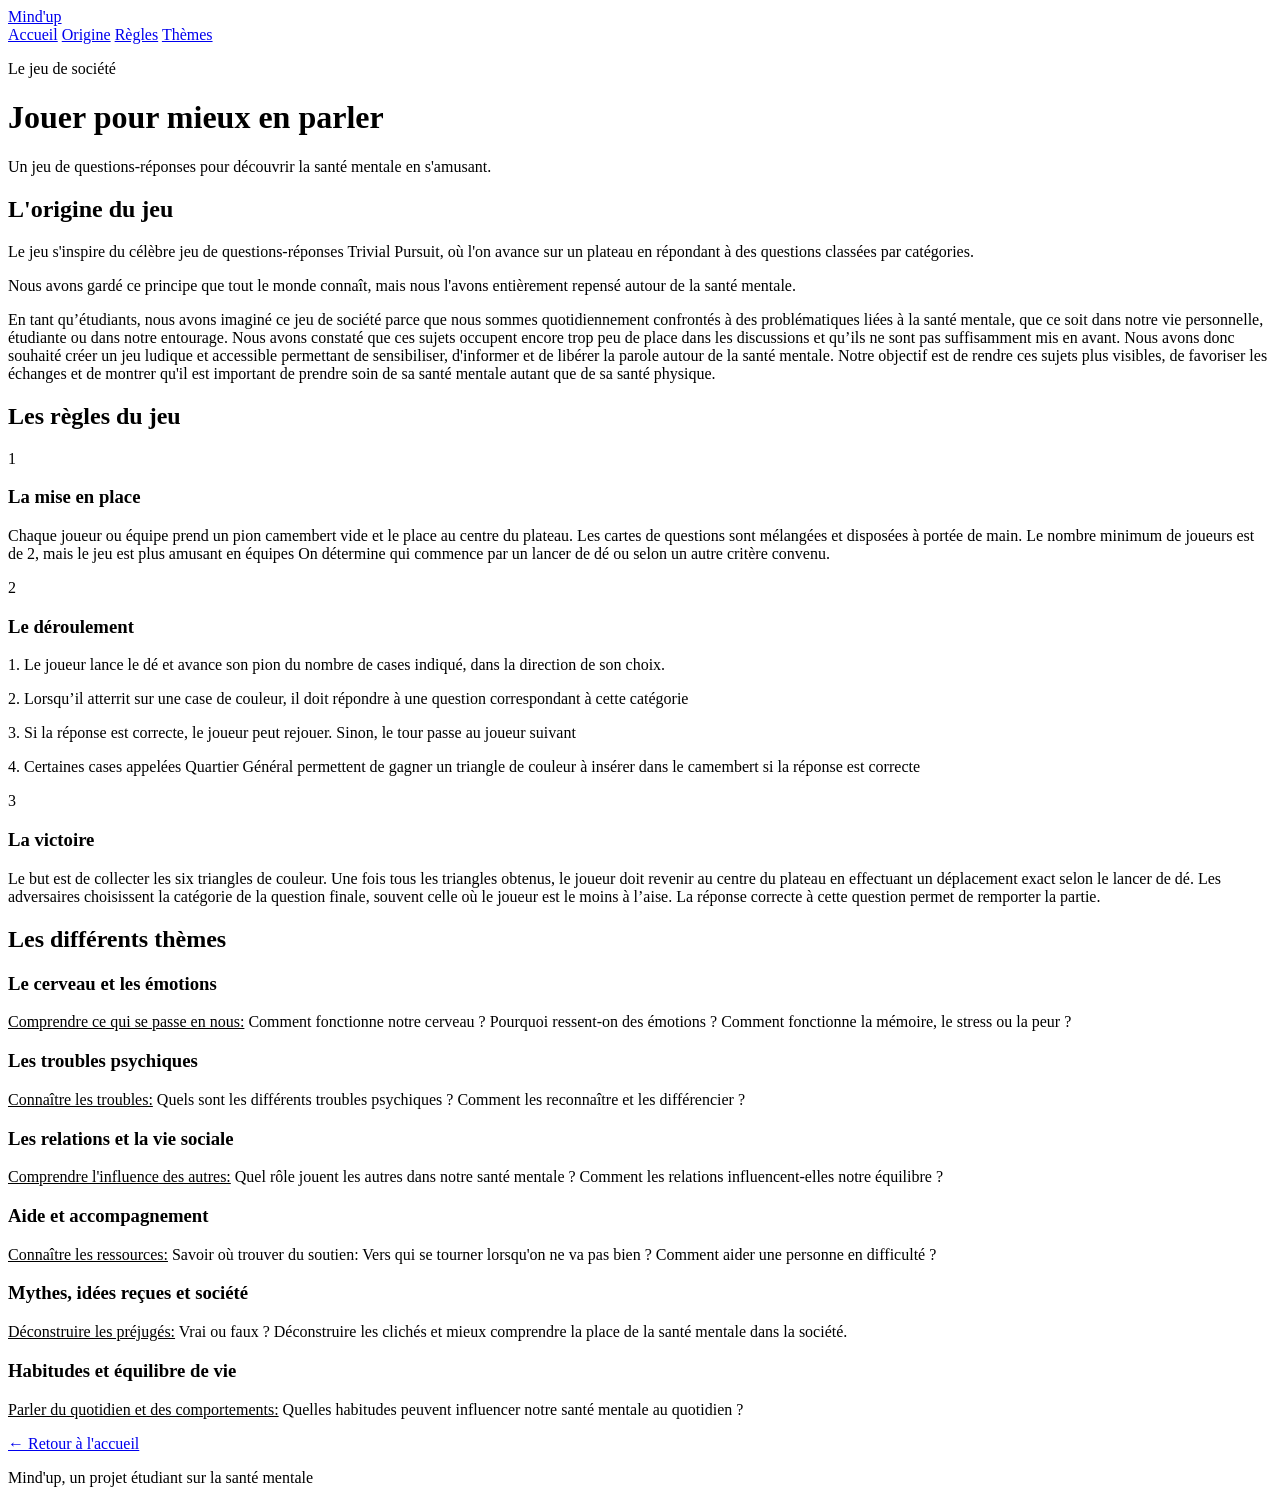
==== jeu.html @ 5553e407 "Add files via upload" ====
<!DOCTYPE html>
<html lang="fr">
<head>
  <meta charset="UTF-8">
  <meta name="viewport" content="width=device-width, initial-scale=1.0">
  <title>Le jeu de société - Mind'up</title>
  <link rel="stylesheet" href="style.css">
</head>
<body class="topo"></body>

  <!-- Menu -->
  <nav class="menu">
    <a href="index.html" class="logo">Mind'up</a>
    <div class="liens">
      <a href="index.html">Accueil</a>
      <a href="#origine">Origine</a>
      <a href="#regles">Règles</a>
      <a href="#themes">Thèmes</a>
    </div>
  </nav>

  <!-- Bandeau -->
  <header class="accueil">
    <p class="surtitre">Le jeu de société</p>
    <h1>Jouer pour mieux en parler</h1>
    <p class="accroche">Un jeu de questions-réponses pour découvrir la santé mentale en s'amusant.</p>
  </header>

  <!-- Origine -->
  <section id="origine" class="section texte">
    <h2>L'origine du jeu</h2>
    <p>Le jeu s'inspire du célèbre jeu de questions-réponses Trivial Pursuit, où l'on avance sur un plateau en répondant à des questions classées par catégories.</p>
    <p>Nous avons gardé ce principe que tout le monde connaît, mais nous l'avons entièrement repensé autour de la santé mentale.</p>
    <p>En tant qu’étudiants, nous avons imaginé ce jeu de société parce que nous sommes quotidiennement confrontés à des problématiques liées à la santé mentale, que ce soit dans notre vie personnelle, étudiante ou dans notre entourage. Nous avons constaté que ces sujets occupent encore trop peu de place dans les discussions et qu’ils ne sont pas suffisamment mis en avant. Nous avons donc souhaité créer un jeu ludique et accessible permettant de sensibiliser, d'informer et de libérer la parole autour de la santé mentale. Notre objectif est de rendre ces sujets plus visibles, de favoriser les échanges et de montrer qu'il est important de prendre soin de sa santé mentale autant que de sa santé physique.</p>
  </section>

  <!-- Règles -->
  <section id="regles" class="section">
    <h2>Les règles du jeu</h2>
    <div class="etapes">

      <div class="etape">
        <span class="numero">1</span>
        <h3>La mise en place</h3>
        <p>Chaque joueur ou équipe prend un pion camembert vide et le place au centre du plateau. Les cartes de questions sont mélangées et disposées à portée de main. Le nombre minimum de joueurs est de 2, mais le jeu est plus amusant en équipes On détermine qui commence par un lancer de dé ou selon un autre critère convenu. </p>
      </div>

      <div class="etape">
        <span class="numero">2</span>
        <h3>Le déroulement</h3>
        <p>1. Le joueur lance le dé et avance son pion du nombre de cases indiqué, dans la direction de son choix.</p>
<p>2. Lorsqu’il atterrit sur une case de couleur, il doit répondre à une question correspondant à cette catégorie </p>
<p>3. Si la réponse est correcte, le joueur peut rejouer. Sinon, le tour passe au joueur suivant </p>
<p>4. Certaines cases appelées Quartier Général permettent de gagner un triangle de couleur à insérer dans le camembert si la réponse est correcte
</p>
      </div>

      <div class="etape">
        <span class="numero">3</span>
        <h3>La victoire</h3>
        <p>Le but est de collecter les six triangles de couleur. Une fois tous les triangles obtenus, le joueur doit revenir au centre du plateau en effectuant un déplacement exact selon le lancer de dé. Les adversaires choisissent la catégorie de la question finale, souvent celle où le joueur est le moins à l’aise. La réponse correcte à cette question permet de remporter la partie.</p>
      </div>

    </div>
  </section>

   <!-- Thèmes -->
  <section id="themes" class="section">
    <h2>Les différents thèmes</h2>
    <div class="cartes">

      <article class="carte theme theme-violet">
        <h3>Le cerveau et les émotions</h3>
        <p><u>Comprendre ce qui se passe en nous:</u> Comment fonctionne notre cerveau ? Pourquoi ressent-on des émotions ? Comment fonctionne la mémoire, le stress ou la peur ? </p>
      </article>

      <article class="carte theme theme-orange">
        <h3>Les troubles psychiques</h3>
        <p><u>Connaître les troubles:</u> Quels sont les différents troubles psychiques ? Comment les reconnaître et les différencier ?</p>
      </article>

      <article class="carte theme theme-rose">
        <h3>Les relations et la vie sociale</h3>
        <p><u>Comprendre l'influence des autres:</u> Quel rôle jouent les autres dans notre santé mentale ? Comment les relations influencent-elles notre équilibre ? </p>
      </article>

      <article class="carte theme theme-vert">
        <h3>Aide et accompagnement</h3>
        <p><u>Connaître les ressources:</u> Savoir où trouver du soutien: Vers qui se tourner lorsqu'on ne va pas bien ? Comment aider une personne en difficulté ? </p>
      </article>

      <article class="carte theme theme-jaune">
        <h3>Mythes, idées reçues et société</h3>
        <p><u>Déconstruire les préjugés:</u> Vrai ou faux ? Déconstruire les clichés et mieux comprendre la place de la santé mentale dans la société.</p>
      </article>

      <article class="carte theme theme-bleu">
        <h3>Habitudes et équilibre de vie</h3>
        <p><u>Parler du quotidien et des comportements:</u> Quelles habitudes peuvent influencer notre santé mentale au quotidien ?</p>
      </article>

    </div>
  </section>
  
  <!-- Retour -->
  <section class="section">
    <a href="index.html" class="bouton">← Retour à l'accueil</a>
  </section>

  <!-- Pied de page -->
  <footer class="pied">
    <p>Mind'up, un projet étudiant sur la santé mentale</p>
  </footer>

</body>
</html>
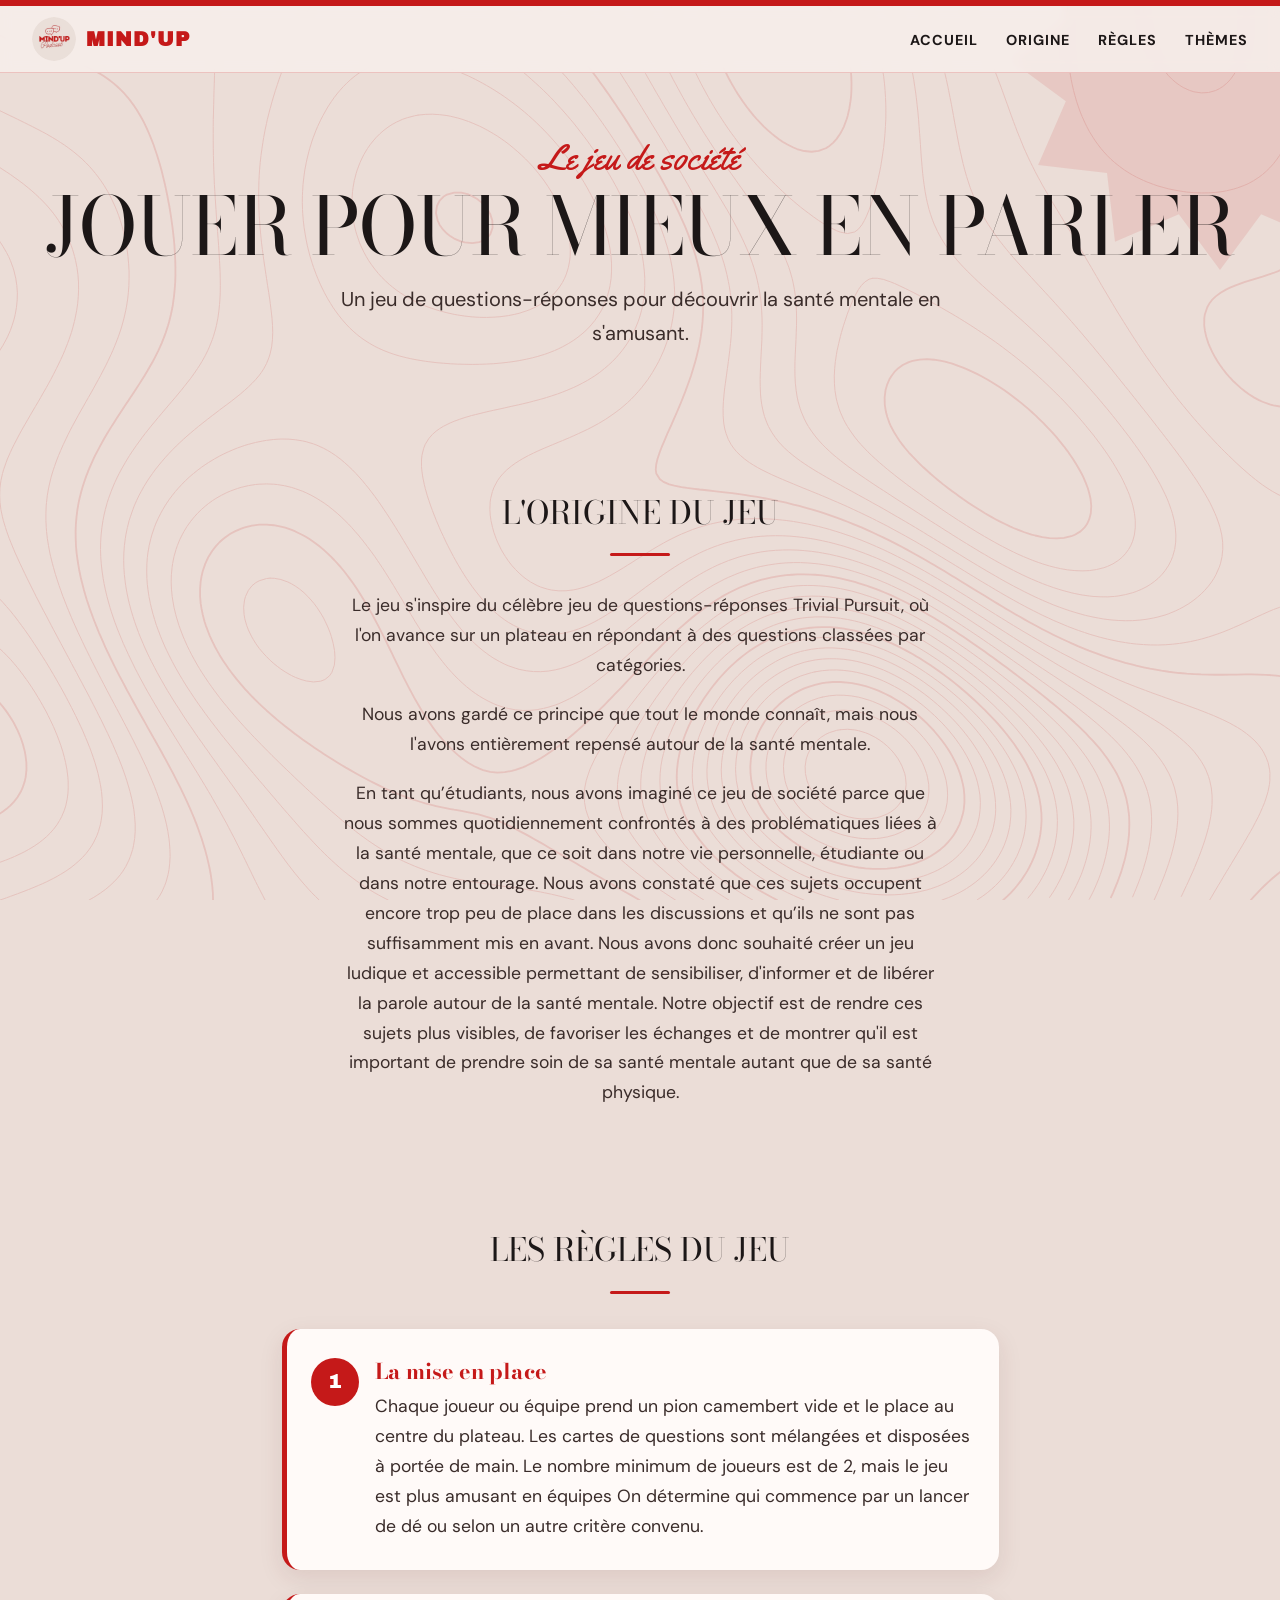
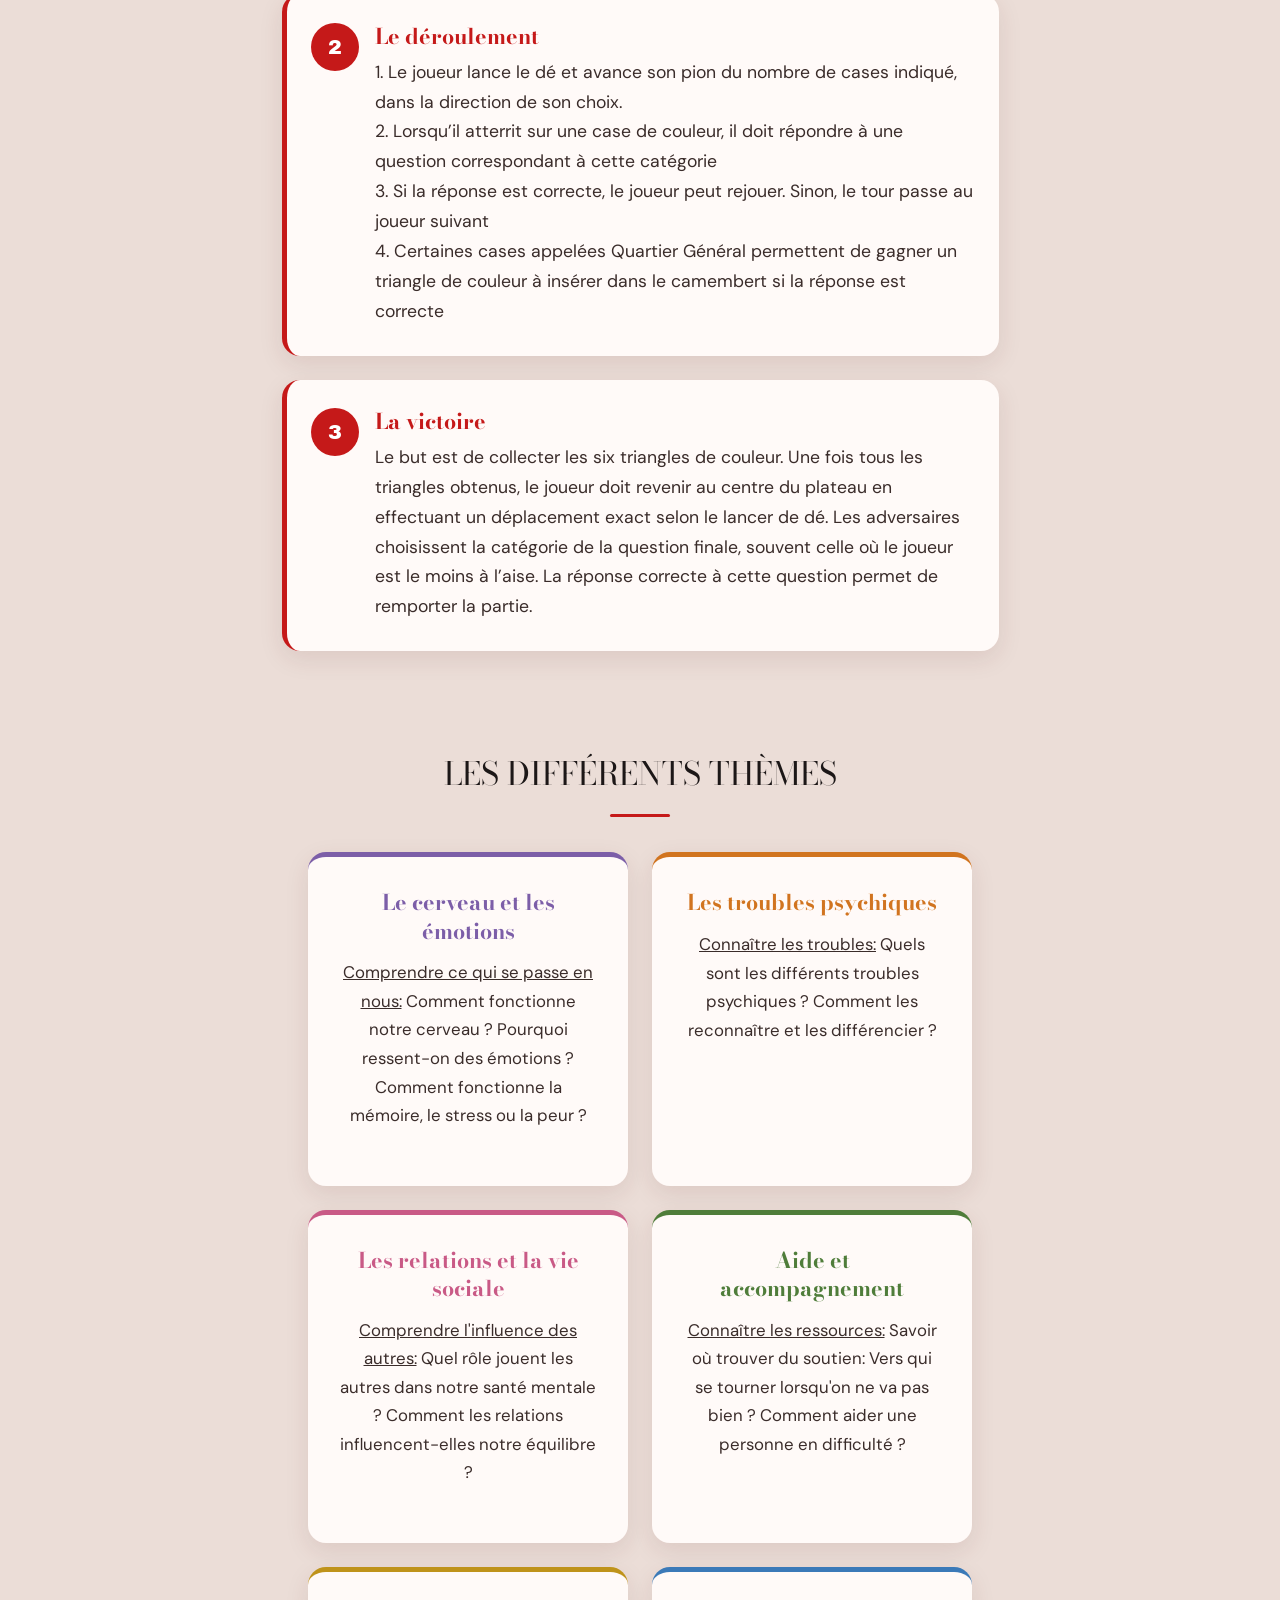
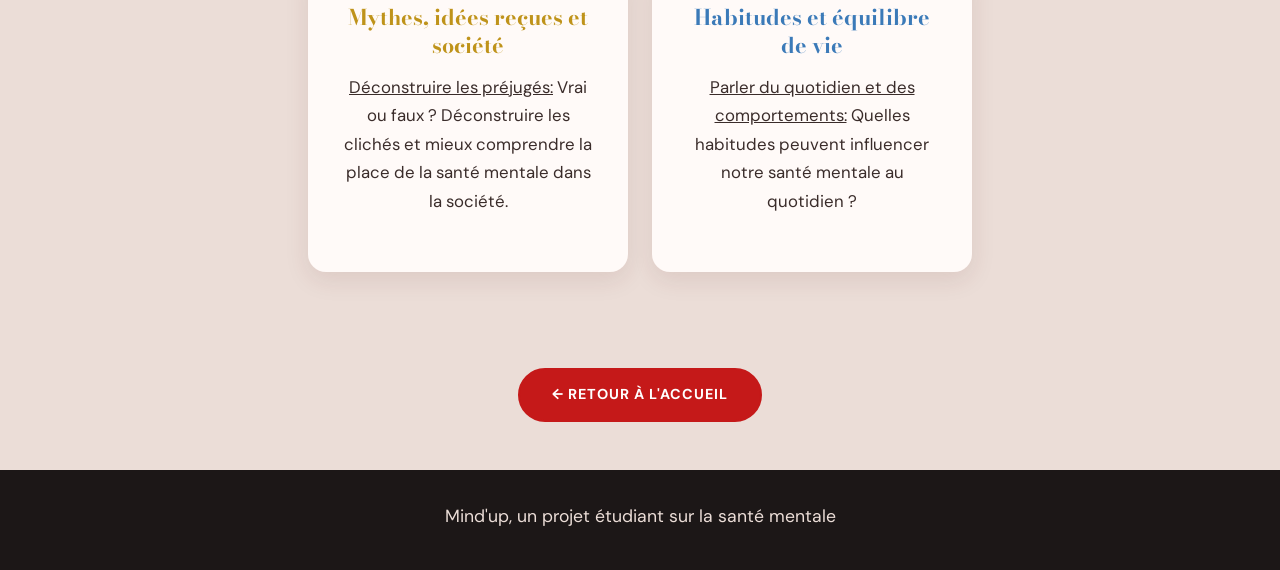
==== commit cc0db950: "Add files via upload" ====
--- a/jeu.html
+++ b/jeu.html
@@ -5,12 +5,13 @@
   <meta name="viewport" content="width=device-width, initial-scale=1.0">
   <title>Le jeu de société - Mind'up</title>
   <link rel="stylesheet" href="style.css">
+  <link rel="icon" href="logo.png">
 </head>
 <body class="topo"></body>
 
   <!-- Menu -->
   <nav class="menu">
-    <a href="index.html" class="logo">Mind'up</a>
+    <a href="index.html" class="logo"><img src="logo.png" alt="">Mind'up</a>
     <div class="liens">
       <a href="index.html">Accueil</a>
       <a href="#origine">Origine</a>
--- a/style.css
+++ b/style.css
@@ -0,0 +1,577 @@
+/* ==========================================================
+   MIND'UP : feuille de style, identité visuelle rouge & crème
+   ========================================================== */
+
+/* Polices (Google Fonts) */
+@import url("https://fonts.googleapis.com/css2?family=Bodoni+Moda:wght@400;600;700&family=Yellowtail&family=Archivo+Black&family=DM+Sans:wght@400;500;700&display=swap");
+
+/* Palette et polices : change un code ici, il change partout */
+:root {
+  --rouge: #c51919;
+  --rouge-fonce: #8f1010;
+  --creme: #ebddd7;
+  --creme-clair: #f6eeeb;
+  --carte: #fffaf8;
+  --encre: #1c1717;
+  --texte: #3a2c2a;
+
+  --police-titre: "Bodoni Moda", "Didot", Georgia, serif;
+  --police-script: "Yellowtail", "Brush Script MT", cursive;
+  --police-logo: "Archivo Black", "Arial Black", sans-serif;
+  --police-texte: "DM Sans", "Segoe UI", Arial, sans-serif;
+}
+
+/* ---------- Réglages de base ---------- */
+* {
+  box-sizing: border-box;
+  margin: 0;
+  padding: 0;
+}
+
+html {
+  scroll-behavior: smooth;
+}
+
+body {
+  font-family: var(--police-texte);
+  line-height: 1.7;
+  color: var(--texte);
+  background-color: var(--creme);
+  min-height: 100vh;
+  display: flex;
+  flex-direction: column;
+  align-items: stretch;
+  text-align: center;
+  border-top: 6px solid var(--rouge);
+}
+
+/* Étoile rouge discrète en haut à droite (clin d'œil au post) */
+body::after {
+  content: "";
+  position: fixed;
+  top: -150px;
+  right: -150px;
+  width: 420px;
+  height: 420px;
+  z-index: -1;
+  pointer-events: none;
+  background: var(--rouge);
+  opacity: 0.1;
+  clip-path: polygon(50.0% 0.0%, 59.8% 13.3%, 75.0% 6.7%, 76.9% 23.1%, 93.3% 25.0%, 86.7% 40.2%, 100.0% 50.0%, 86.7% 59.8%, 93.3% 75.0%, 76.9% 76.9%, 75.0% 93.3%, 59.8% 86.7%, 50.0% 100.0%, 40.2% 86.7%, 25.0% 93.3%, 23.1% 76.9%, 6.7% 75.0%, 13.3% 59.8%, 0.0% 50.0%, 13.3% 40.2%, 6.7% 25.0%, 23.1% 23.1%, 25.0% 6.7%, 40.2% 13.3%);
+}
+
+/* ---------- Titres et textes ---------- */
+h1 {
+  font-family: var(--police-titre);
+  font-size: clamp(2.8rem, 9vw, 5rem);
+  font-weight: 400;
+  line-height: 1;
+  text-transform: uppercase;
+  letter-spacing: -1px;
+  color: var(--encre);
+  margin-bottom: 1rem;
+}
+
+h2 {
+  font-family: var(--police-titre);
+  font-size: 2rem;
+  font-weight: 400;
+  text-transform: uppercase;
+  color: var(--encre);
+}
+
+h3 {
+  font-family: var(--police-titre);
+  font-size: 1.35rem;
+  font-weight: 700;
+  line-height: 1.3;
+  color: var(--rouge);
+}
+
+p {
+  font-size: 1.1rem;
+  max-width: 600px;
+  margin-bottom: 1rem;
+}
+
+/* ---------- Liens et boutons ---------- */
+a {
+  color: var(--rouge);
+  text-decoration: none;
+  font-weight: 600;
+  border-bottom: 2px solid rgba(197, 25, 25, 0.35);
+}
+
+a:hover {
+  color: var(--rouge-fonce);
+  border-bottom-color: var(--rouge-fonce);
+}
+
+button {
+  background: var(--rouge);
+  color: #fff;
+  border: none;
+  padding: 0.8rem 1.8rem;
+  border-radius: 999px;
+  font-family: var(--police-texte);
+  font-size: 1rem;
+  cursor: pointer;
+  transition: transform 0.2s, background 0.2s;
+}
+
+button:hover {
+  background: var(--rouge-fonce);
+  transform: translateY(-2px);
+}
+
+.bouton,
+.bouton-contour {
+  display: inline-block;
+  padding: 0.8rem 2rem;
+  border: 2px solid var(--rouge);
+  border-radius: 999px;
+  font-size: 0.9rem;
+  font-weight: 700;
+  text-transform: uppercase;
+  letter-spacing: 1px;
+  transition: transform 0.2s, background 0.2s, color 0.2s;
+}
+
+.bouton {
+  background: var(--rouge);
+  color: #fff;
+}
+
+.bouton:hover {
+  background: var(--rouge-fonce);
+  border-color: var(--rouge-fonce);
+  color: #fff;
+  transform: translateY(-2px);
+}
+
+.bouton-contour {
+  background: transparent;
+  color: var(--rouge);
+}
+
+.bouton-contour:hover {
+  background: var(--rouge);
+  color: #fff;
+  transform: translateY(-2px);
+}
+
+/* Bouton grisé, non cliquable */
+.bouton-inactif {
+  background: #d9c9c3;
+  border-color: #d9c9c3;
+  color: #8a7a76;
+  cursor: not-allowed;
+}
+
+/* ---------- Menu ---------- */
+.menu {
+  position: sticky;
+  top: 0;
+  z-index: 5;
+  display: flex;
+  flex-wrap: wrap;
+  justify-content: space-between;
+  align-items: center;
+  gap: 0.5rem 1.5rem;
+  padding: 0.7rem 2rem;
+  background: rgba(246, 238, 235, 0.88);
+  backdrop-filter: blur(6px);
+  border-bottom: 1px solid rgba(197, 25, 25, 0.2);
+}
+
+.logo {
+  display: inline-flex;
+  align-items: center;
+  gap: 0.6rem;
+  font-family: var(--police-logo);
+  font-size: 1.25rem;
+  text-transform: uppercase;
+  letter-spacing: 1px;
+  color: var(--rouge);
+  border-bottom: none;
+}
+
+.logo:hover {
+  border-bottom: none;
+}
+
+.logo img {
+  width: 44px;
+  height: 44px;
+  border-radius: 50%;
+}
+
+.liens a {
+  margin-left: 1.5rem;
+  font-size: 0.9rem;
+  font-weight: 700;
+  text-transform: uppercase;
+  letter-spacing: 1px;
+  color: var(--encre);
+  border-bottom: none;
+}
+
+.liens a:hover {
+  color: var(--rouge);
+}
+
+/* ---------- Bandeau d'accueil ---------- */
+.accueil {
+  padding: 4rem 1.5rem 3.5rem;
+}
+
+.logo-hero {
+  display: block;
+  width: 170px;
+  height: 170px;
+  margin: 0 auto 1.2rem;
+  border-radius: 50%;
+  box-shadow: 0 8px 24px rgba(197, 25, 25, 0.2);
+}
+
+.surtitre {
+  font-family: var(--police-script);
+  font-size: 2.2rem;
+  line-height: 1.2;
+  color: var(--rouge);
+  margin: 0 auto 0.4rem;
+}
+
+.accroche {
+  font-size: 1.25rem;
+  margin: 0 auto 2rem;
+}
+
+/* ---------- Sections ---------- */
+.section {
+  padding: 3rem 1.5rem;
+  max-width: 1000px;
+  margin: 0 auto;
+}
+
+.section h2 {
+  margin-bottom: 2.2rem;
+}
+
+/* Petit trait rouge sous les titres de section */
+.section h2::after {
+  content: "";
+  display: block;
+  width: 60px;
+  height: 3px;
+  background: var(--rouge);
+  border-radius: 2px;
+  margin: 0.8rem auto 0;
+}
+
+/* Texte de la partie "Origine" */
+.texte {
+  max-width: 750px;
+}
+
+.texte p {
+  margin-bottom: 1.2rem;
+}
+
+/* ---------- Cartes ---------- */
+.cartes {
+  display: grid;
+  grid-template-columns: repeat(auto-fit, minmax(280px, 1fr));
+  gap: 1.5rem;
+}
+
+.carte {
+  background: var(--carte);
+  border-radius: 18px;
+  padding: 2rem;
+  border-top: 5px solid var(--rouge);
+  box-shadow: 0 8px 24px rgba(90, 31, 31, 0.1);
+  transition: transform 0.2s;
+}
+
+.carte:hover {
+  transform: translateY(-6px);
+}
+
+.carte .icone {
+  font-size: 2.5rem;
+  margin-bottom: 0.5rem;
+}
+
+.carte h3 {
+  margin-bottom: 0.8rem;
+}
+
+.carte p {
+  font-size: 1.05rem;
+  margin-bottom: 1.5rem;
+}
+
+/* ---------- Collaboration ---------- */
+.collaboration {
+  background: rgba(197, 25, 25, 0.07);
+  border: 1px solid rgba(197, 25, 25, 0.18);
+  border-radius: 18px;
+  margin-bottom: 2rem;
+}
+
+.collaboration p {
+  margin: 0 auto;
+}
+
+/* ---------- Page du jeu : les règles ---------- */
+.etapes {
+  display: grid;
+  grid-template-columns: 1fr;
+  gap: 1.5rem;
+  max-width: 750px;
+  margin: 0 auto;
+}
+
+.etape {
+  position: relative;
+  text-align: left;
+  background: var(--carte);
+  border-radius: 18px;
+  border-left: 5px solid var(--rouge);
+  padding: 1.8rem 1.5rem 1.8rem 5.5rem;
+  box-shadow: 0 8px 24px rgba(90, 31, 31, 0.1);
+}
+
+.numero {
+  position: absolute;
+  left: 1.5rem;
+  top: 1.8rem;
+  display: flex;
+  justify-content: center;
+  align-items: center;
+  width: 48px;
+  height: 48px;
+  border-radius: 50%;
+  background: var(--rouge);
+  color: #fff;
+  font-family: var(--police-logo);
+  font-size: 1.3rem;
+}
+
+.etape h3 {
+  margin-bottom: 0.4rem;
+}
+
+.etape p {
+  margin-bottom: 0;
+}
+
+/* ---------- Page du jeu : couleurs des thèmes ---------- */
+.theme h3 {
+  color: var(--couleur);
+}
+
+.theme {
+  border-top-color: var(--couleur);
+}
+
+.theme-violet { --couleur: #7c5ea8; }
+.theme-orange { --couleur: #d1741f; }
+.theme-rose   { --couleur: #c95a86; }
+.theme-vert   { --couleur: #4f7d3a; }
+.theme-jaune  { --couleur: #bf931a; }
+.theme-bleu   { --couleur: #3b7ab8; }
+
+/* ---------- Page podcast ---------- */
+.attente {
+  max-width: 650px;
+  margin: 0 auto;
+  padding: 3rem 2rem;
+  background: var(--carte);
+  border-radius: 18px;
+  border-top: 5px solid var(--rouge);
+  box-shadow: 0 8px 24px rgba(90, 31, 31, 0.1);
+}
+
+.attente .icone {
+  font-size: 3rem;
+  margin: 1rem 0 0.5rem;
+}
+
+.attente h2 {
+  font-size: 1.6rem;
+  margin-bottom: 1.5rem;
+}
+
+.attente p {
+  margin: 0 auto 1.5rem;
+}
+
+.badge {
+  display: inline-block;
+  padding: 0.3rem 1rem;
+  background: rgba(197, 25, 25, 0.1);
+  color: var(--rouge);
+  border-radius: 999px;
+  font-size: 0.85rem;
+  font-weight: 700;
+  text-transform: uppercase;
+  letter-spacing: 1.5px;
+}
+
+/* Chaînes recommandées */
+.intro-chaines {
+  margin: -1rem auto 2rem;
+}
+
+.chaine {
+  position: relative;
+  padding-top: 2.8rem;
+}
+
+.etiquette {
+  position: absolute;
+  top: 1rem;
+  left: 50%;
+  transform: translateX(-50%);
+  white-space: nowrap;
+  padding: 0.2rem 0.9rem;
+  background: rgba(197, 25, 25, 0.1);
+  color: var(--rouge);
+  border-radius: 999px;
+  font-size: 0.75rem;
+  font-weight: 700;
+  text-transform: uppercase;
+  letter-spacing: 1.5px;
+}
+
+.note-chaines {
+  margin: 2rem auto 0;
+  font-size: 0.95rem;
+  font-style: italic;
+}
+
+/* ---------- Contact et numéros d'urgence ---------- */
+.avertissement {
+  max-width: 750px;
+  margin: 0 auto 2rem;
+  padding: 1.5rem;
+  background: rgba(197, 25, 25, 0.07);
+  border-left: 5px solid var(--rouge);
+  border-radius: 12px;
+  text-align: left;
+}
+
+.avertissement p {
+  font-size: 1.05rem;
+  max-width: none;
+  margin-bottom: 0.8rem;
+}
+
+.avertissement p:last-child {
+  margin-bottom: 0;
+}
+
+.urgences {
+  grid-template-columns: repeat(auto-fit, minmax(220px, 1fr));
+}
+
+.urgence {
+  padding: 1.5rem;
+}
+
+.urgence p {
+  font-size: 1rem;
+  margin-bottom: 0;
+}
+
+.urgence .tel {
+  font-family: var(--police-titre);
+  font-size: 2.2rem;
+  font-weight: 700;
+  margin-bottom: 0.3rem;
+}
+
+.urgence .tel a {
+  color: var(--encre);
+  border-bottom: none;
+}
+
+.urgence .tel a:hover {
+  color: var(--rouge);
+}
+
+/* Les deux numéros prioritaires sont mis en valeur */
+.urgence-vitale {
+  background: var(--rouge);
+  border-top-color: var(--encre);
+  color: #fff;
+}
+
+.urgence-vitale h3,
+.urgence-vitale .tel a,
+.urgence-vitale .tel a:hover {
+  color: #fff;
+}
+
+.contact-mail {
+  margin: 2rem auto 0;
+}
+
+/* ---------- Pied de page ---------- */
+.pied {
+  margin-top: auto;
+  padding: 2rem 1rem;
+  background: var(--encre);
+  color: var(--creme);
+}
+
+.pied p {
+  max-width: none;
+  margin-bottom: 0.4rem;
+}
+
+.pied a {
+  color: var(--creme);
+  border-bottom-color: var(--rouge);
+}
+
+.pied a:hover {
+  color: #fff;
+}
+
+/* ---------- Décors en filigrane ---------- */
+
+/* Page d'accueil : plateau de jeu (<div class="plateau"> dans index.html) */
+.plateau {
+  position: fixed;
+  top: 50%;
+  left: 50%;
+  width: min(100vmin, 900px);
+  aspect-ratio: 1;
+  transform: translate(-50%, -50%);
+  z-index: -1;
+  pointer-events: none;
+  opacity: 0.14; /* plus petit = plus discret */
+  background: url("plateau.svg") center / contain no-repeat;
+}
+
+/* Pages jeu et podcast : lignes topographiques (<body class="topo">) */
+.topo::before {
+  content: "";
+  position: fixed;
+  inset: 0;
+  z-index: -1;
+  pointer-events: none;
+  background: url("topo.svg") center / cover no-repeat;
+  opacity: 0.13; /* plus petit = plus discret */
+}
+
+/* ---------- Petit utilitaire : texte souligné ---------- */
+.souligne {
+  text-decoration: underline;
+  text-decoration-color: var(--rouge);
+  text-decoration-thickness: 3px;
+  text-underline-offset: 5px;
+}
